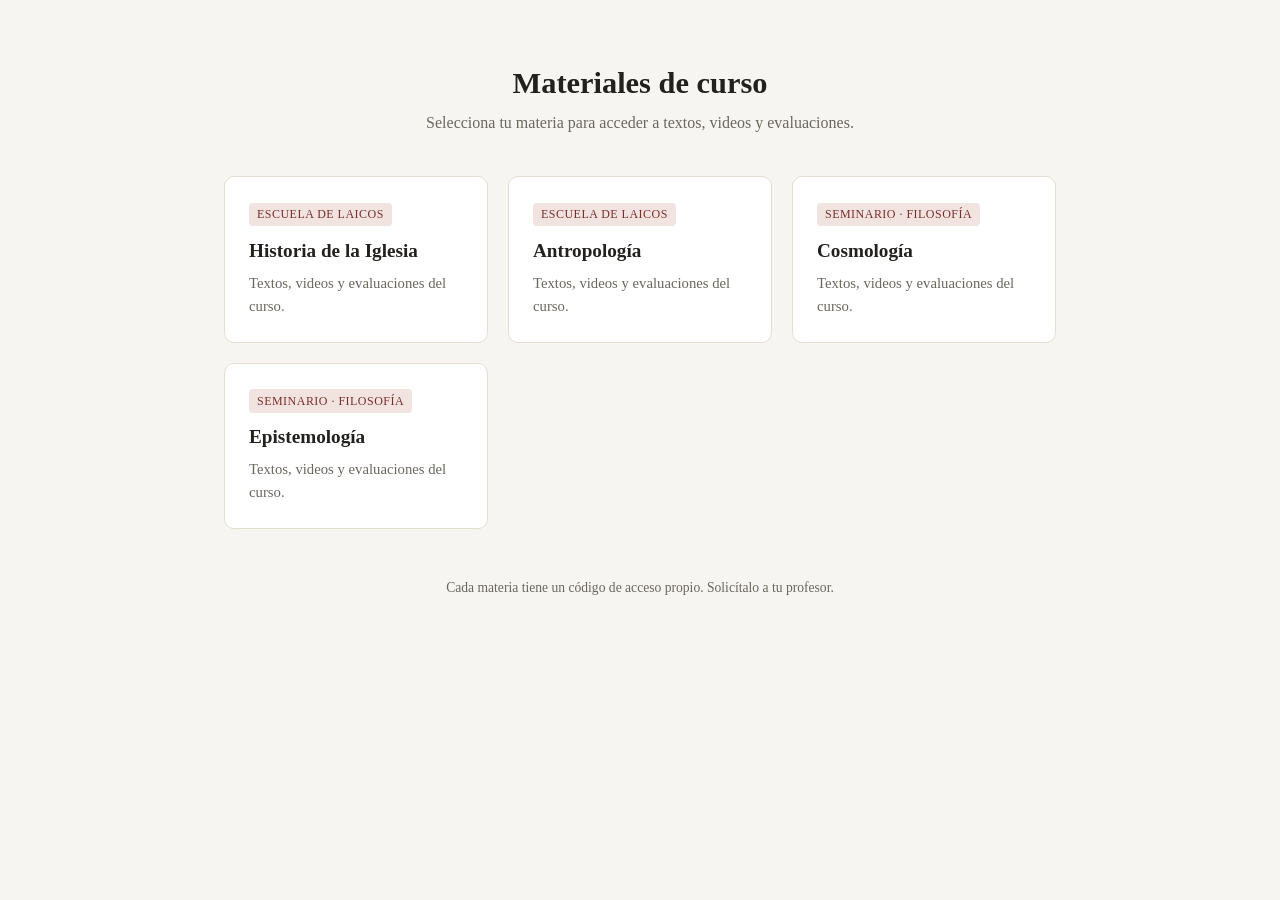
==== index.html @ 0d2621e1 "Andamiaje inicial del sitio: portada, 4 materias con candado de acceso, generador de hash y README" ====
<!doctype html>
<html lang="es">
<head>
<meta charset="utf-8" />
<meta name="viewport" content="width=device-width, initial-scale=1" />
<title>Materiales de curso</title>
<link rel="stylesheet" href="assets/style.css" />
</head>
<body>
  <div class="wrap">
    <header class="site">
      <h1>Materiales de curso</h1>
      <p>Selecciona tu materia para acceder a textos, videos y evaluaciones.</p>
    </header>

    <div class="materias-grid">
      <a class="materia-card" href="historia-iglesia/">
        <span class="etiqueta">Escuela de Laicos</span>
        <h2>Historia de la Iglesia</h2>
        <p>Textos, videos y evaluaciones del curso.</p>
      </a>

      <a class="materia-card" href="antropologia/">
        <span class="etiqueta">Escuela de Laicos</span>
        <h2>Antropología</h2>
        <p>Textos, videos y evaluaciones del curso.</p>
      </a>

      <a class="materia-card" href="cosmologia/">
        <span class="etiqueta">Seminario · Filosofía</span>
        <h2>Cosmología</h2>
        <p>Textos, videos y evaluaciones del curso.</p>
      </a>

      <a class="materia-card" href="epistemologia/">
        <span class="etiqueta">Seminario · Filosofía</span>
        <h2>Epistemología</h2>
        <p>Textos, videos y evaluaciones del curso.</p>
      </a>
    </div>

    <footer class="site">
      <p>Cada materia tiene un código de acceso propio. Solicítalo a tu profesor.</p>
    </footer>
  </div>
</body>
</html>
---- assets/style.css ----
:root {
  --bg: #f7f5f1;
  --ink: #23211d;
  --muted: #6b675f;
  --accent: #7a2e2e;
  --accent-soft: #f1e4e0;
  --card: #ffffff;
  --border: #e3ddd2;
  --radius: 10px;
  font-size: 16px;
}

* { box-sizing: border-box; }

body {
  margin: 0;
  font-family: "Georgia", "Times New Roman", serif;
  background: var(--bg);
  color: var(--ink);
  line-height: 1.55;
}

.wrap {
  max-width: 880px;
  margin: 0 auto;
  padding: 2.5rem 1.5rem 4rem;
}

header.site {
  text-align: center;
  margin-bottom: 2.5rem;
}

header.site h1 {
  font-size: 1.9rem;
  margin-bottom: 0.25rem;
}

header.site p {
  color: var(--muted);
  margin-top: 0;
}

a { color: var(--accent); }

.materias-grid {
  display: grid;
  grid-template-columns: repeat(auto-fit, minmax(220px, 1fr));
  gap: 1.25rem;
}

.materia-card {
  display: block;
  background: var(--card);
  border: 1px solid var(--border);
  border-radius: var(--radius);
  padding: 1.5rem;
  text-decoration: none;
  color: var(--ink);
  transition: box-shadow 0.15s ease, transform 0.15s ease;
}

.materia-card:hover {
  box-shadow: 0 6px 18px rgba(0,0,0,0.08);
  transform: translateY(-2px);
}

.materia-card .etiqueta {
  display: inline-block;
  font-size: 0.75rem;
  text-transform: uppercase;
  letter-spacing: 0.04em;
  color: var(--accent);
  background: var(--accent-soft);
  padding: 0.15rem 0.5rem;
  border-radius: 4px;
  margin-bottom: 0.6rem;
}

.materia-card h2 {
  margin: 0 0 0.4rem;
  font-size: 1.2rem;
}

.materia-card p {
  margin: 0;
  color: var(--muted);
  font-size: 0.92rem;
}

footer.site {
  text-align: center;
  color: var(--muted);
  font-size: 0.85rem;
  margin-top: 3rem;
}

/* --- Página de materia --- */

.volver {
  display: inline-block;
  margin-bottom: 1.5rem;
  font-size: 0.9rem;
  text-decoration: none;
}

.materia-header h1 {
  margin-bottom: 0.2rem;
}

.materia-header .subtitulo {
  color: var(--muted);
  margin-top: 0;
}

section.bloque {
  background: var(--card);
  border: 1px solid var(--border);
  border-radius: var(--radius);
  padding: 1.5rem;
  margin-bottom: 1.5rem;
}

section.bloque h2 {
  margin-top: 0;
  font-size: 1.15rem;
  border-bottom: 1px solid var(--border);
  padding-bottom: 0.5rem;
}

section.bloque ul {
  padding-left: 1.2rem;
}

section.bloque li {
  margin-bottom: 0.5rem;
}

.video-embed {
  position: relative;
  padding-bottom: 56.25%;
  height: 0;
  overflow: hidden;
  border-radius: 6px;
  margin: 0.75rem 0;
}

.video-embed iframe {
  position: absolute;
  top: 0; left: 0;
  width: 100%; height: 100%;
  border: 0;
}

.boton {
  display: inline-block;
  background: var(--accent);
  color: #fff;
  padding: 0.55rem 1rem;
  border-radius: 6px;
  text-decoration: none;
  font-family: system-ui, sans-serif;
  font-size: 0.9rem;
}

.boton:hover { opacity: 0.9; }

.nota {
  font-size: 0.85rem;
  color: var(--muted);
  font-style: italic;
}

/* --- Candado de acceso --- */

#gate {
  max-width: 380px;
  margin: 4rem auto;
  background: var(--card);
  border: 1px solid var(--border);
  border-radius: var(--radius);
  padding: 2rem;
  text-align: center;
}

#gate h1 {
  font-size: 1.3rem;
  margin-top: 0;
}

#gate input[type="password"] {
  width: 100%;
  padding: 0.6rem 0.75rem;
  font-size: 1rem;
  border: 1px solid var(--border);
  border-radius: 6px;
  margin: 1rem 0 0.75rem;
  font-family: system-ui, sans-serif;
}

#gate button {
  width: 100%;
  padding: 0.6rem 0.75rem;
  font-size: 1rem;
  border: none;
  border-radius: 6px;
  background: var(--accent);
  color: #fff;
  cursor: pointer;
  font-family: system-ui, sans-serif;
}

#gate .error {
  color: var(--accent);
  font-size: 0.85rem;
  min-height: 1.2em;
  margin-top: 0.5rem;
}

#contenido.oculto { display: none; }
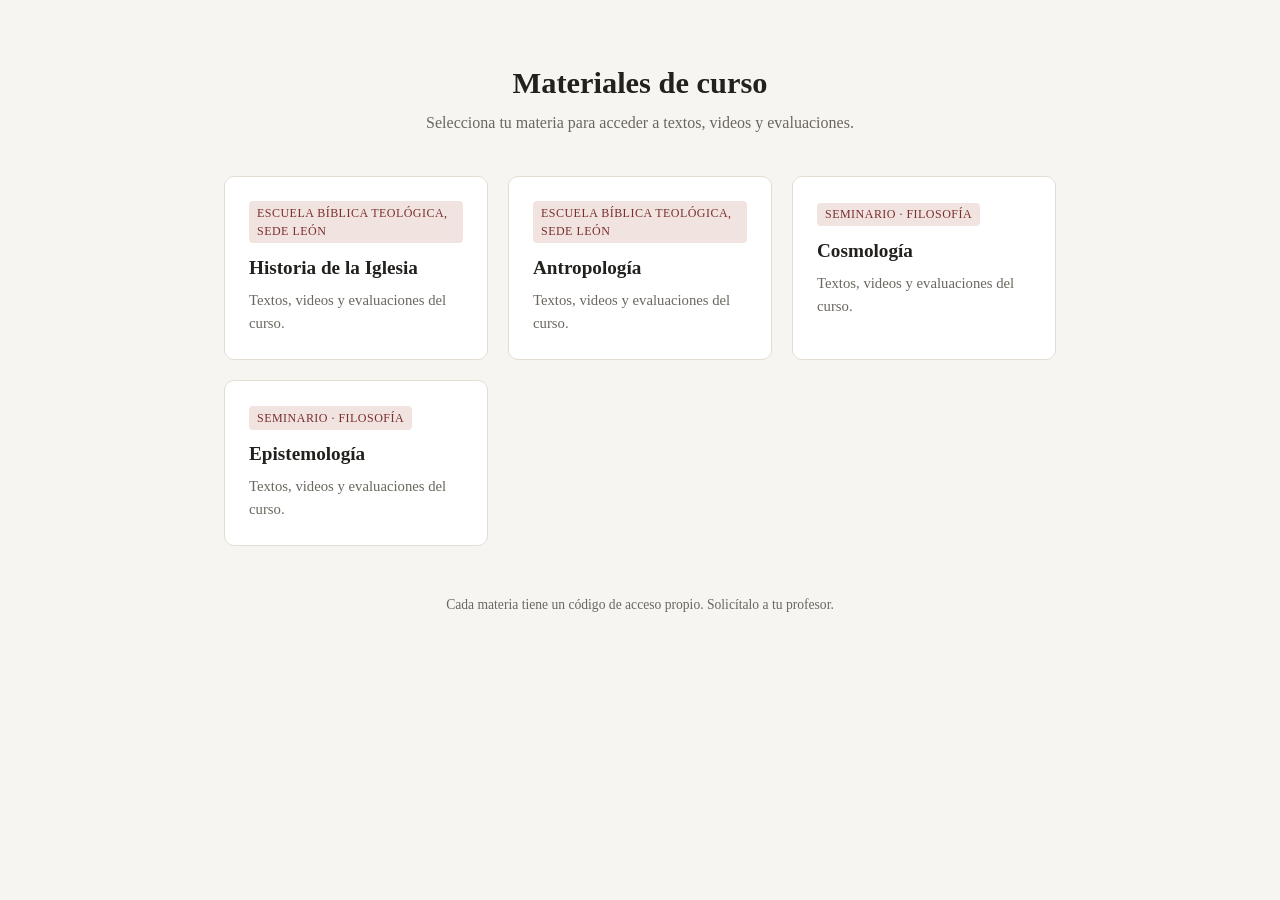
==== commit 2a60a9f0: "Usar el nombre oficial: Diócesis de León, Nicaragua. Escuela Bíblica Teológica, Sede León Actualiza " ====
--- a/index.html
+++ b/index.html
@@ -15,13 +15,13 @@
 
     <div class="materias-grid">
       <a class="materia-card" href="historia-iglesia/">
-        <span class="etiqueta">Escuela de Laicos</span>
+        <span class="etiqueta">Escuela Bíblica Teológica, Sede León</span>
         <h2>Historia de la Iglesia</h2>
         <p>Textos, videos y evaluaciones del curso.</p>
       </a>
 
       <a class="materia-card" href="antropologia/">
-        <span class="etiqueta">Escuela de Laicos</span>
+        <span class="etiqueta">Escuela Bíblica Teológica, Sede León</span>
         <h2>Antropología</h2>
         <p>Textos, videos y evaluaciones del curso.</p>
       </a>
--- a/assets/style.css
+++ b/assets/style.css
@@ -152,6 +152,71 @@
   border: 0;
 }
 
+section.bloque h3 {
+  margin: 1.25rem 0 0.6rem;
+  font-size: 1rem;
+  color: var(--accent);
+  font-family: system-ui, sans-serif;
+  text-transform: uppercase;
+  letter-spacing: 0.03em;
+}
+
+.video-grid {
+  display: grid;
+  grid-template-columns: repeat(2, 1fr);
+  gap: 0.75rem;
+  margin: 0 0 0.5rem;
+}
+
+@media (min-width: 480px) {
+  .video-grid {
+    grid-template-columns: repeat(auto-fill, minmax(150px, 1fr));
+  }
+}
+
+.video-card {
+  position: relative;
+  display: block;
+  border-radius: 8px;
+  overflow: hidden;
+  background: #000;
+  text-decoration: none;
+}
+
+.video-card img {
+  display: block;
+  width: 100%;
+  aspect-ratio: 16 / 9;
+  object-fit: cover;
+  opacity: 0.88;
+  transition: opacity 0.15s ease;
+}
+
+.video-card:hover img { opacity: 1; }
+
+.video-card .num {
+  position: absolute;
+  top: 0.4rem;
+  left: 0.4rem;
+  background: rgba(0,0,0,0.65);
+  color: #fff;
+  font-family: system-ui, sans-serif;
+  font-size: 0.7rem;
+  padding: 0.1rem 0.4rem;
+  border-radius: 4px;
+}
+
+.video-card .titulo {
+  position: absolute;
+  left: 0; right: 0; bottom: 0;
+  padding: 0.4rem 0.5rem;
+  background: linear-gradient(transparent, rgba(0,0,0,0.8));
+  color: #fff;
+  font-family: system-ui, sans-serif;
+  font-size: 0.78rem;
+  line-height: 1.25;
+}
+
 .boton {
   display: inline-block;
   background: var(--accent);
@@ -164,6 +229,22 @@
 }
 
 .boton:hover { opacity: 0.9; }
+
+.descarga {
+  display: inline-block;
+  margin-left: 0.5rem;
+  padding: 0.1rem 0.5rem;
+  background: var(--accent);
+  color: #fff;
+  font-family: system-ui, sans-serif;
+  font-size: 0.75rem;
+  border-radius: 4px;
+  text-decoration: none;
+  vertical-align: middle;
+  white-space: nowrap;
+}
+
+.descarga:hover { opacity: 0.9; }
 
 .nota {
   font-size: 0.85rem;
